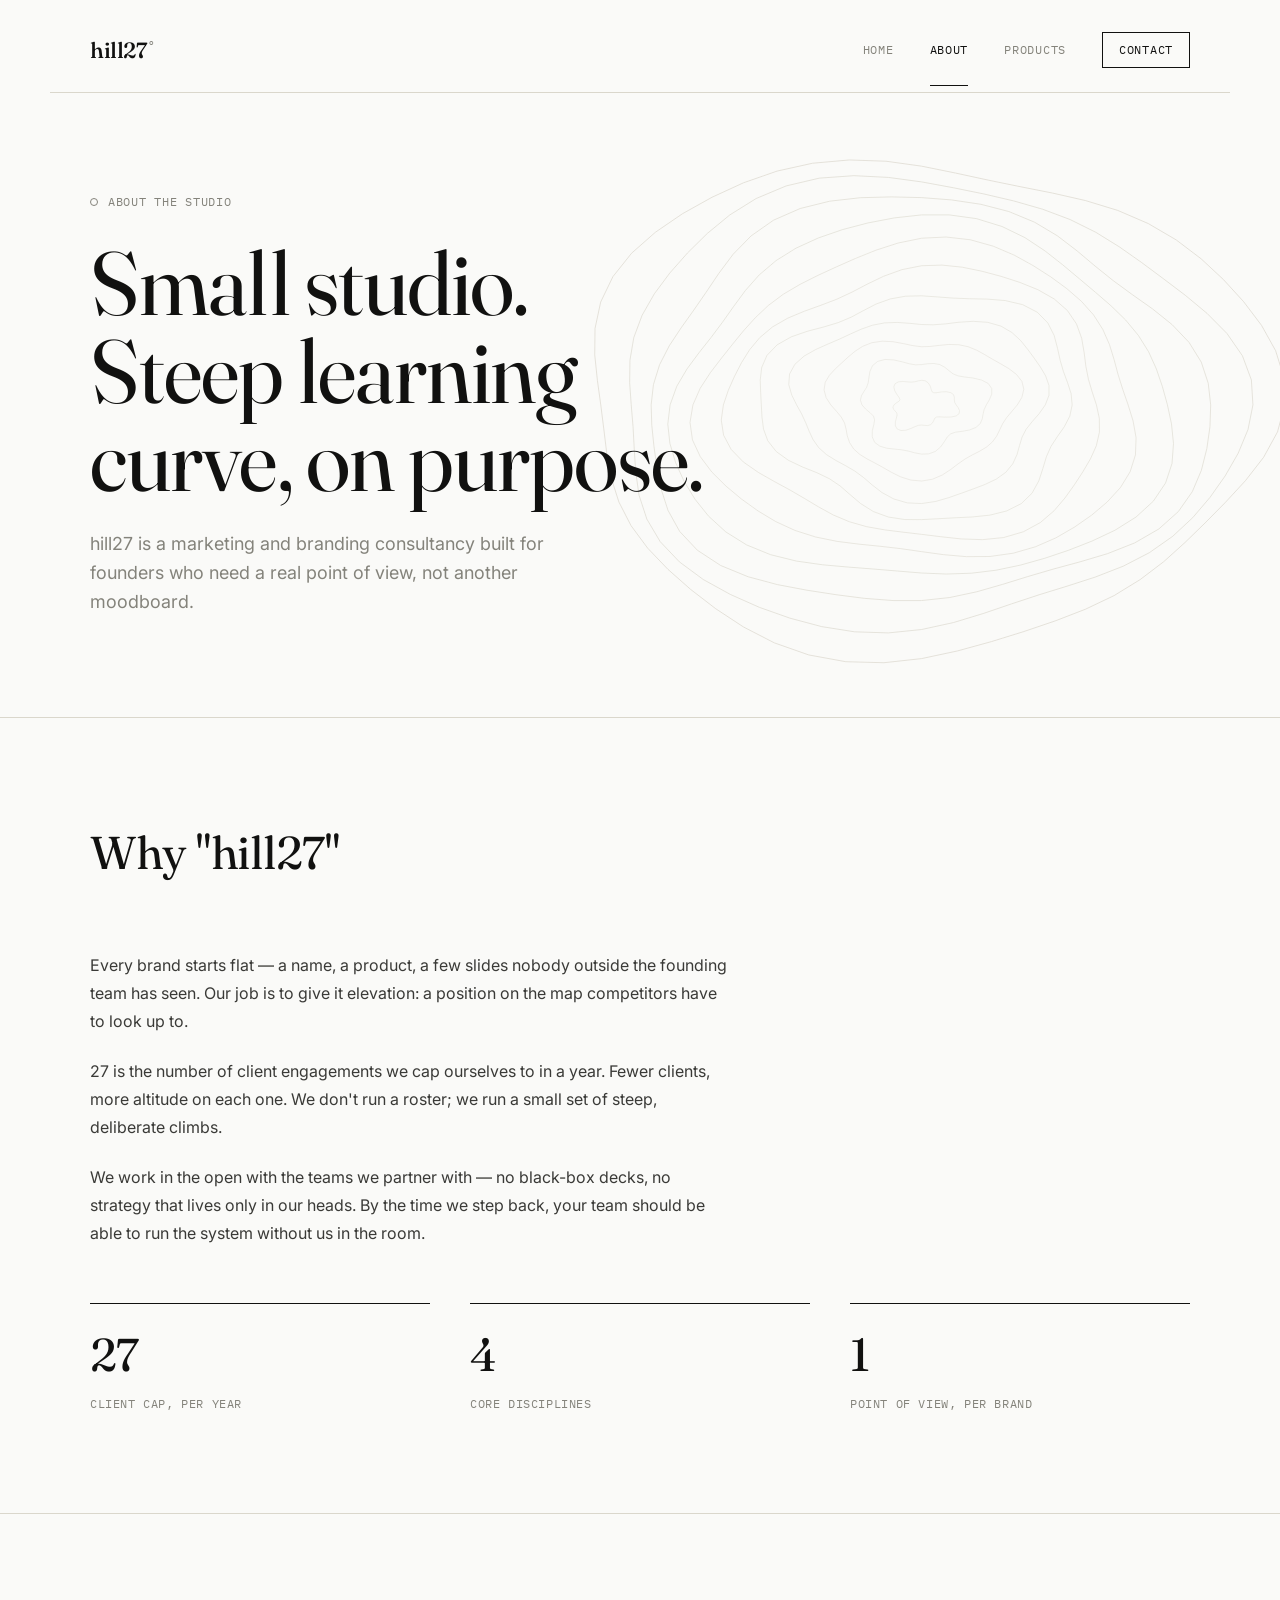
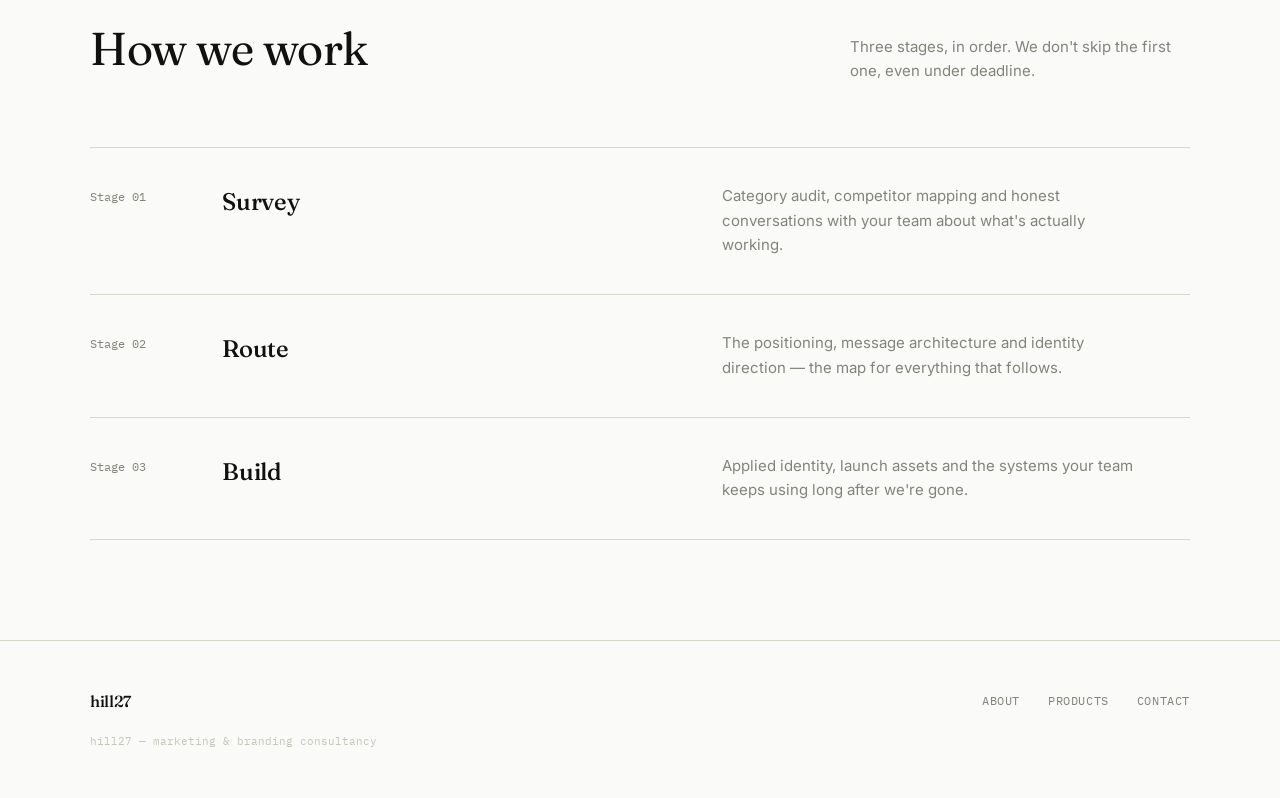
==== about.html @ 688a196d "Add files via upload" ====
<!DOCTYPE html>
<html lang="en">
<head>
<meta charset="UTF-8">
<meta name="viewport" content="width=device-width, initial-scale=1.0">
<title>About — hill27</title>
<link rel="stylesheet" href="style.css">
</head>
<body>

<header>
  <div class="wrap header-row">
    <a href="index.html" class="mark">hill27<sup>°</sup></a>
    <nav>
      <a href="index.html">Home</a>
      <a href="about.html" class="active">About</a>
      <a href="products.html">Products</a>
      <a href="contact.html" class="cta">Contact</a>
    </nav>
  </div>
</header>

<section class="hero" style="border-top:none; padding:100px 0 100px;">
  <div class="contours"></div>
  <div class="wrap hero-inner">
    <div class="elev">About the studio</div>
    <h1>Small studio.<br>Steep learning<br>curve, on purpose.</h1>
    <p class="lede">hill27 is a marketing and branding consultancy built for founders who need a real point of view, not another moodboard.</p>
  </div>
</section>

<section>
  <div class="wrap">
    <div class="section-head">
      <h2>Why "hill27"</h2>
    </div>
    <div class="prose">
      <p>Every brand starts flat — a name, a product, a few slides nobody outside the founding team has seen. Our job is to give it elevation: a position on the map competitors have to look up to.</p>
      <p>27 is the number of client engagements we cap ourselves to in a year. Fewer clients, more altitude on each one. We don't run a roster; we run a small set of steep, deliberate climbs.</p>
      <p>We work in the open with the teams we partner with — no black-box decks, no strategy that lives only in our heads. By the time we step back, your team should be able to run the system without us in the room.</p>
    </div>

    <div class="stat-row">
      <div class="stat">
        <div class="num">27</div>
        <div class="label">Client cap, per year</div>
      </div>
      <div class="stat">
        <div class="num">4</div>
        <div class="label">Core disciplines</div>
      </div>
      <div class="stat">
        <div class="num">1</div>
        <div class="label">Point of view, per brand</div>
      </div>
    </div>
  </div>
</section>

<section>
  <div class="wrap">
    <div class="section-head">
      <h2>How we work</h2>
      <p class="desc">Three stages, in order. We don't skip the first one, even under deadline.</p>
    </div>
    <div class="rows">
      <div class="row">
        <div class="tag">Stage 01</div>
        <h3>Survey</h3>
        <p>Category audit, competitor mapping and honest conversations with your team about what's actually working.</p>
      </div>
      <div class="row">
        <div class="tag">Stage 02</div>
        <h3>Route</h3>
        <p>The positioning, message architecture and identity direction — the map for everything that follows.</p>
      </div>
      <div class="row">
        <div class="tag">Stage 03</div>
        <h3>Build</h3>
        <p>Applied identity, launch assets and the systems your team keeps using long after we're gone.</p>
      </div>
    </div>
  </div>
</section>

<footer>
  <div class="wrap">
    <div class="footer-row">
      <a href="index.html" class="mark">hill27</a>
      <div class="footer-links">
        <a href="about.html">About</a>
        <a href="products.html">Products</a>
        <a href="contact.html">Contact</a>
      </div>
    </div>
    <div class="footer-note">hill27 — marketing &amp; branding consultancy</div>
  </div>
</footer>

<script src="contours.js"></script>
</body>
</html>
---- style.css ----
@import url('https://fonts.googleapis.com/css2?family=Fraunces:opsz,wght@9..144,300;9..144,400;9..144,500;9..144,600&family=Inter:wght@400;500;600&family=IBM+Plex+Mono:wght@400;500&display=swap');

:root{
  --ink:#111110;
  --paper:#FAFAF8;
  --paper-dim:#F1EFE8;
  --gray:#84837B;
  --gray-light:#C7C4BA;
  --line:#DAD7CC;
  --serif: 'Fraunces', serif;
  --sans: 'Inter', sans-serif;
  --mono: 'IBM Plex Mono', monospace;
}

*{ margin:0; padding:0; box-sizing:border-box; }

html{ scroll-behavior:smooth; }

body{
  background:var(--paper);
  color:var(--ink);
  font-family:var(--sans);
  font-size:16px;
  line-height:1.5;
  -webkit-font-smoothing:antialiased;
}

a{ color:inherit; text-decoration:none; }

.wrap{
  max-width:1180px;
  margin:0 auto;
  padding:0 40px;
}

/* ===== Topographic contour background ===== */
.contours{
  position:absolute;
  inset:0;
  overflow:hidden;
  pointer-events:none;
  z-index:0;
}
.contours svg{ width:100%; height:100%; display:block; }
.contours path{
  fill:none;
  stroke:var(--line);
  stroke-width:1;
}

/* ===== Header ===== */
header{
  position:relative;
  z-index:5;
  padding:32px 0 0;
}
.header-row{
  display:flex;
  justify-content:space-between;
  align-items:center;
  padding-bottom:24px;
  border-bottom:1px solid var(--line);
}
.mark{
  font-family:var(--serif);
  font-weight:500;
  font-size:22px;
  letter-spacing:-0.02em;
}
.mark sup{
  font-family:var(--mono);
  font-size:11px;
  font-weight:400;
  color:var(--gray);
  top:-0.6em;
  margin-left:2px;
}
nav{ display:flex; gap:36px; align-items:center; }
nav a{
  font-family:var(--mono);
  font-size:12px;
  letter-spacing:0.06em;
  text-transform:uppercase;
  color:var(--gray);
  transition:color .15s ease;
  position:relative;
}
nav a:hover, nav a.active{ color:var(--ink); }
nav a.active::after{
  content:'';
  position:absolute;
  left:0; right:0; bottom:-27px;
  height:1px;
  background:var(--ink);
}
nav a.cta{
  border:1px solid var(--ink);
  padding:8px 16px;
  color:var(--ink);
}
nav a.cta:hover{ background:var(--ink); color:var(--paper); }

/* ===== Elevation marker (signature structural device) ===== */
.elev{
  font-family:var(--mono);
  font-size:12px;
  letter-spacing:0.06em;
  color:var(--gray);
  display:flex;
  align-items:center;
  gap:10px;
  text-transform:uppercase;
}
.elev::before{
  content:'';
  width:6px; height:6px;
  border:1px solid var(--gray);
  border-radius:50%;
  display:inline-block;
}

/* ===== Hero ===== */
.hero{
  position:relative;
  padding:120px 0 140px;
  overflow:hidden;
}
.hero-inner{ position:relative; z-index:2; }
.hero .elev{ margin-bottom:28px; }
h1{
  font-family:var(--serif);
  font-weight:400;
  font-size:clamp(44px, 7vw, 92px);
  line-height:0.98;
  letter-spacing:-0.01em;
  max-width:900px;
}
h1 em{ font-style:italic; font-weight:300; color:var(--gray); }
.hero p.lede{
  font-size:18px;
  color:var(--gray);
  max-width:480px;
  margin-top:28px;
  line-height:1.6;
}
.hero-actions{
  margin-top:44px;
  display:flex;
  gap:16px;
}
.btn{
  font-family:var(--mono);
  font-size:12px;
  letter-spacing:0.06em;
  text-transform:uppercase;
  padding:15px 28px;
  border:1px solid var(--ink);
  display:inline-block;
  transition:all .15s ease;
}
.btn.primary{ background:var(--ink); color:var(--paper); }
.btn.primary:hover{ background:transparent; color:var(--ink); }
.btn.ghost:hover{ background:var(--ink); color:var(--paper); }

/* ===== Sections ===== */
section{ position:relative; padding:100px 0; border-top:1px solid var(--line); }
.section-head{
  display:flex;
  justify-content:space-between;
  align-items:flex-end;
  margin-bottom:64px;
  gap:40px;
}
.section-head h2{
  font-family:var(--serif);
  font-weight:400;
  font-size:clamp(30px, 4vw, 46px);
  letter-spacing:-0.01em;
}
.section-head .desc{
  color:var(--gray);
  max-width:340px;
  font-size:15px;
  line-height:1.6;
}

/* ===== Grid rows (used for lists: services, values, contact info) ===== */
.rows{ border-top:1px solid var(--line); }
.row{
  display:grid;
  grid-template-columns:100px 1fr 1fr;
  gap:32px;
  padding:36px 0;
  border-bottom:1px solid var(--line);
}
.row .tag{
  font-family:var(--mono);
  font-size:12px;
  color:var(--gray);
  padding-top:4px;
}
.row h3{
  font-family:var(--serif);
  font-weight:500;
  font-size:24px;
  letter-spacing:-0.01em;
}
.row p{ color:var(--gray); font-size:15px; line-height:1.65; max-width:420px; }

/* ===== Product cards ===== */
.products-grid{
  display:grid;
  grid-template-columns:repeat(2,1fr);
  gap:1px;
  background:var(--line);
  border:1px solid var(--line);
}
.product-card{
  background:var(--paper);
  padding:48px;
  display:flex;
  flex-direction:column;
  gap:18px;
}
.product-card .elev{ margin-bottom:6px; }
.product-card h3{
  font-family:var(--serif);
  font-weight:500;
  font-size:26px;
  letter-spacing:-0.01em;
}
.product-card p{ color:var(--gray); font-size:15px; line-height:1.65; }
.product-card .price{
  margin-top:auto;
  font-family:var(--mono);
  font-size:13px;
  color:var(--ink);
  padding-top:18px;
  border-top:1px solid var(--line);
}

/* ===== About page specifics ===== */
.stat-row{
  display:grid;
  grid-template-columns:repeat(3,1fr);
  gap:40px;
  padding-top:56px;
}
.stat{ border-top:1px solid var(--ink); padding-top:16px; }
.stat .num{
  font-family:var(--serif);
  font-size:46px;
  letter-spacing:-0.02em;
}
.stat .label{
  font-family:var(--mono);
  font-size:12px;
  color:var(--gray);
  text-transform:uppercase;
  letter-spacing:0.05em;
  margin-top:6px;
}

.prose{ max-width:640px; }
.prose p{ margin-bottom:22px; font-size:16px; line-height:1.75; color:#3a3a37; }
.prose p:last-child{ margin-bottom:0; }

/* ===== Contact ===== */
.contact-grid{
  display:grid;
  grid-template-columns:1fr 1fr;
  gap:80px;
}
.field{ margin-bottom:28px; }
.field label{
  display:block;
  font-family:var(--mono);
  font-size:12px;
  text-transform:uppercase;
  letter-spacing:0.06em;
  color:var(--gray);
  margin-bottom:10px;
}
.field input, .field textarea{
  width:100%;
  border:none;
  border-bottom:1px solid var(--line);
  background:transparent;
  font-family:var(--sans);
  font-size:16px;
  padding:10px 0;
  color:var(--ink);
  outline:none;
  transition:border-color .15s ease;
}
.field input:focus, .field textarea:focus{ border-color:var(--ink); }
.field textarea{ resize:vertical; min-height:100px; }

.info-line{
  display:flex;
  justify-content:space-between;
  padding:20px 0;
  border-bottom:1px solid var(--line);
}
.info-line .label{
  font-family:var(--mono);
  font-size:12px;
  text-transform:uppercase;
  color:var(--gray);
  letter-spacing:0.05em;
}
.info-line .val{ font-family:var(--serif); font-size:18px; }

/* ===== Footer ===== */
footer{
  border-top:1px solid var(--line);
  padding:48px 0;
}
.footer-row{
  display:flex;
  justify-content:space-between;
  align-items:center;
  flex-wrap:wrap;
  gap:20px;
}
.footer-row .mark{ font-size:16px; }
.footer-links{ display:flex; gap:28px; }
.footer-links a{
  font-family:var(--mono);
  font-size:12px;
  color:var(--gray);
  text-transform:uppercase;
  letter-spacing:0.05em;
}
.footer-links a:hover{ color:var(--ink); }
.footer-note{
  font-family:var(--mono);
  font-size:11px;
  color:var(--gray-light);
  margin-top:20px;
}

/* ===== Responsive ===== */
@media (max-width:820px){
  .wrap{ padding:0 24px; }
  nav{ gap:20px; }
  .row{ grid-template-columns:60px 1fr; }
  .row p{ grid-column:2; }
  .products-grid{ grid-template-columns:1fr; }
  .contact-grid{ grid-template-columns:1fr; gap:48px; }
  .stat-row{ grid-template-columns:1fr; gap:24px; }
  .section-head{ flex-direction:column; align-items:flex-start; }
}

@media (prefers-reduced-motion: reduce){
  html{ scroll-behavior:auto; }
  *{ transition:none !important; }
}
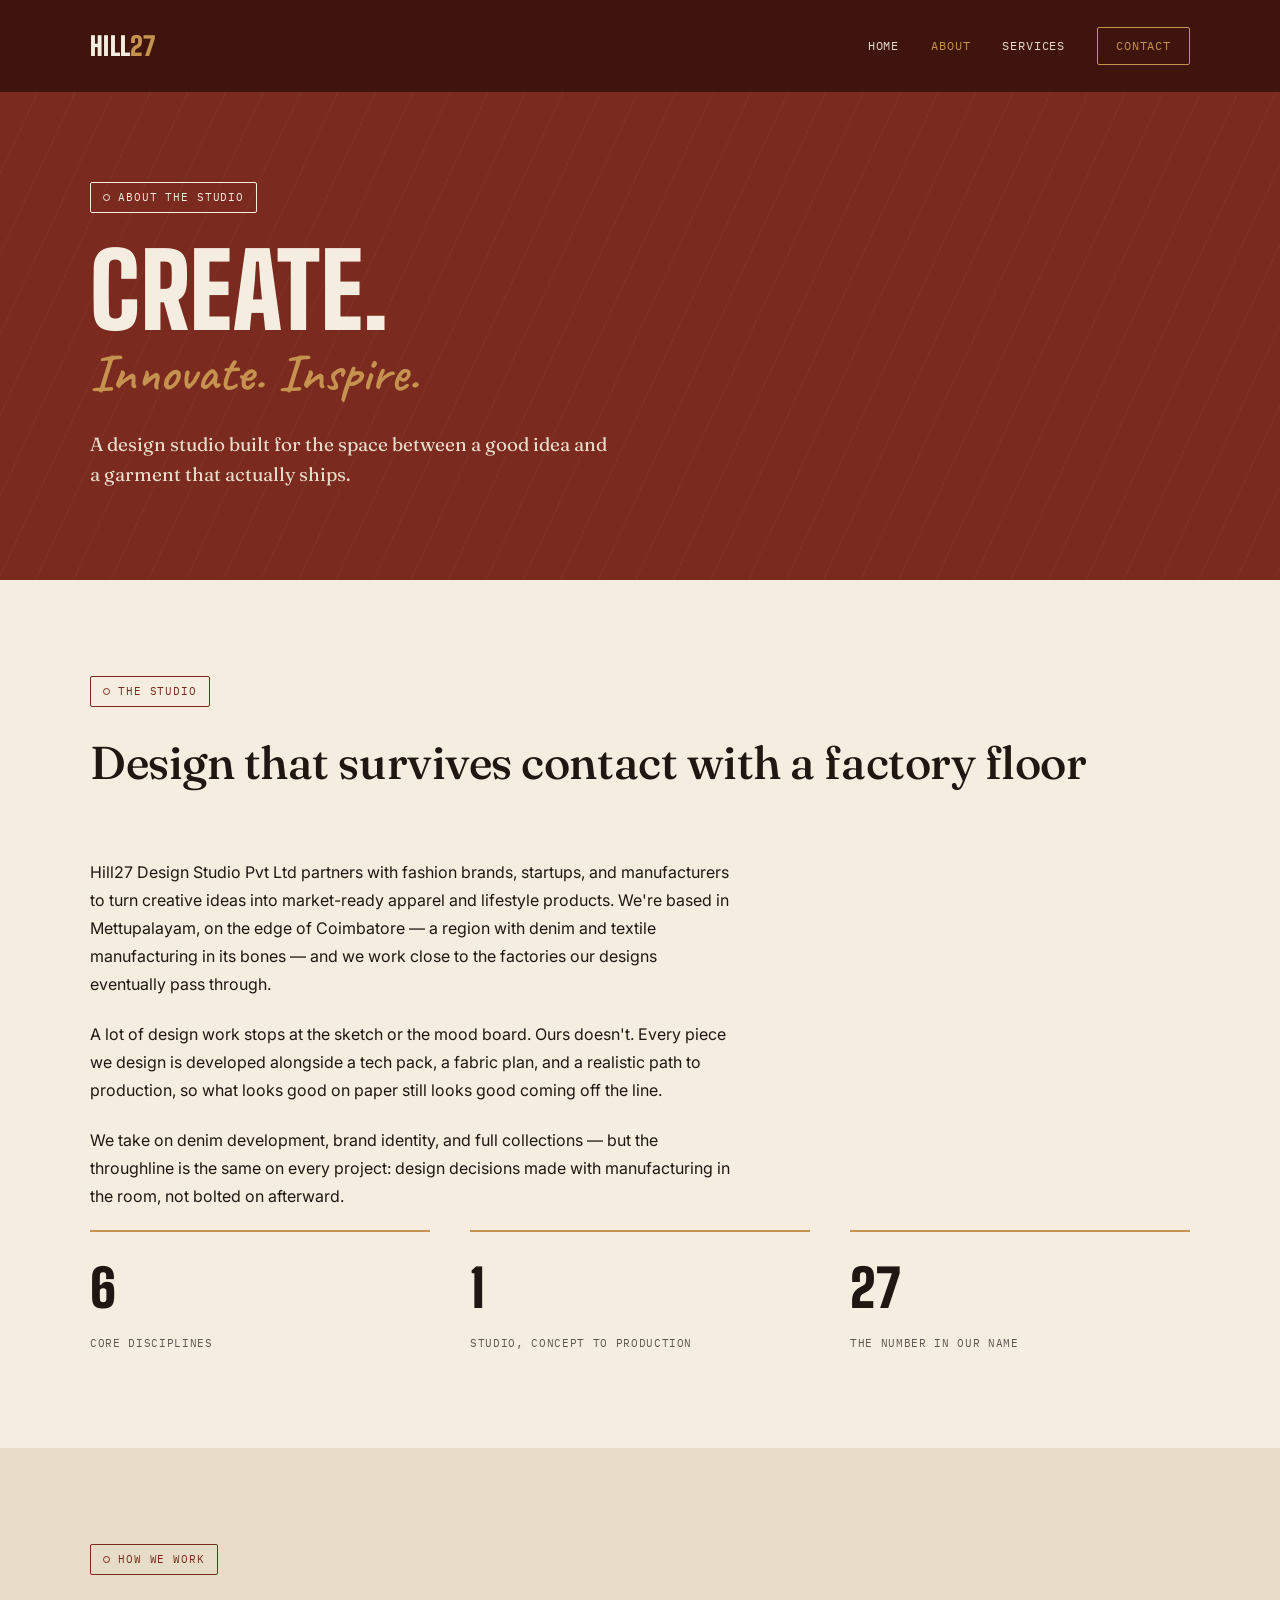
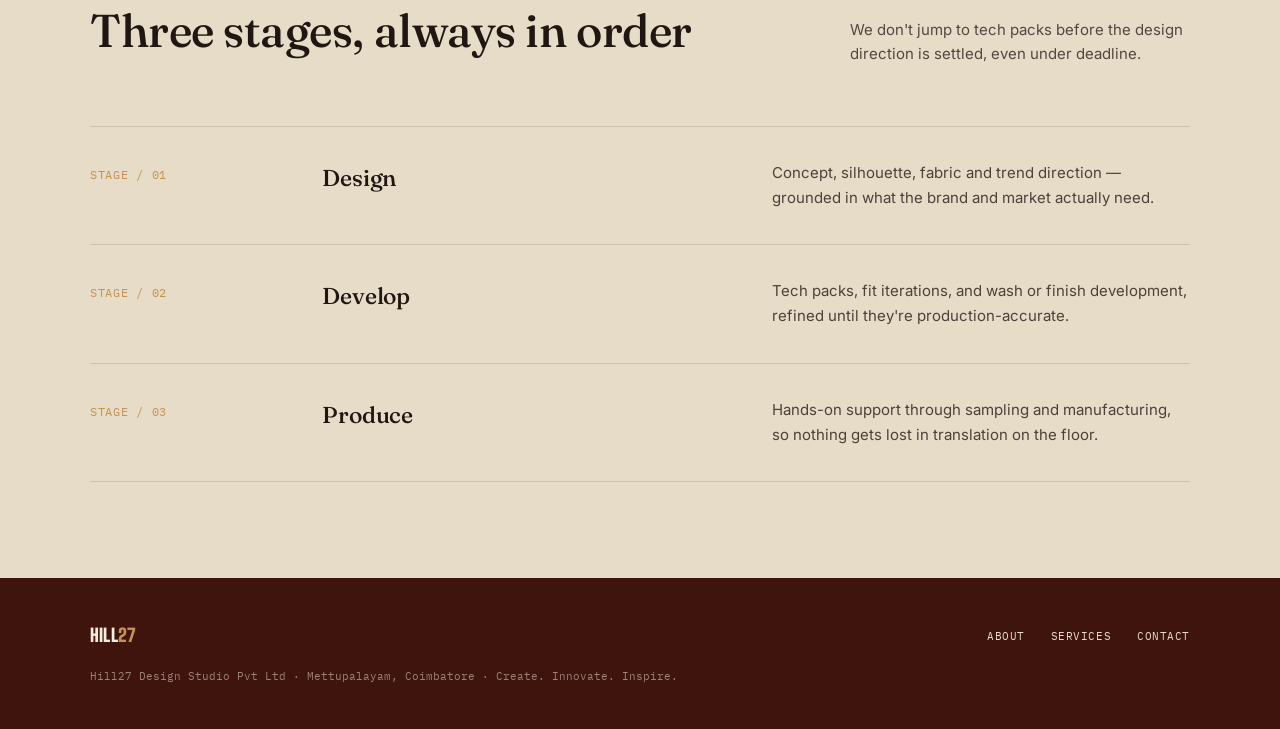
==== commit 1f5a1964: "Add files via upload" ====
--- a/about.html
+++ b/about.html
@@ -3,81 +3,87 @@
 <head>
 <meta charset="UTF-8">
 <meta name="viewport" content="width=device-width, initial-scale=1.0">
-<title>About — hill27</title>
+<title>About — Hill27 Design Studio</title>
 <link rel="stylesheet" href="style.css">
 </head>
 <body>
 
 <header>
   <div class="wrap header-row">
-    <a href="index.html" class="mark">hill27<sup>°</sup></a>
+    <a href="index.html" class="mark">HILL<span class="num">27</span></a>
     <nav>
       <a href="index.html">Home</a>
       <a href="about.html" class="active">About</a>
-      <a href="products.html">Products</a>
+      <a href="services.html">Services</a>
       <a href="contact.html" class="cta">Contact</a>
     </nav>
   </div>
 </header>
 
-<section class="hero" style="border-top:none; padding:100px 0 100px;">
-  <div class="contours"></div>
+<section class="hero" style="padding:90px 0 90px;">
+  <div class="hero-texture"></div>
   <div class="wrap hero-inner">
-    <div class="elev">About the studio</div>
-    <h1>Small studio.<br>Steep learning<br>curve, on purpose.</h1>
-    <p class="lede">hill27 is a marketing and branding consultancy built for founders who need a real point of view, not another moodboard.</p>
+    <div class="tag on-dark">About the studio</div>
+    <h1>Create.<span class="script">Innovate. Inspire.</span></h1>
+    <p class="lede">A design studio built for the space between a good idea and a garment that actually ships.</p>
   </div>
 </section>
 
-<section>
+<section class="on-cream">
   <div class="wrap">
     <div class="section-head">
-      <h2>Why "hill27"</h2>
+      <div>
+        <div class="tag on-light">The studio</div>
+        <h2>Design that survives contact with a factory floor</h2>
+      </div>
     </div>
     <div class="prose">
-      <p>Every brand starts flat — a name, a product, a few slides nobody outside the founding team has seen. Our job is to give it elevation: a position on the map competitors have to look up to.</p>
-      <p>27 is the number of client engagements we cap ourselves to in a year. Fewer clients, more altitude on each one. We don't run a roster; we run a small set of steep, deliberate climbs.</p>
-      <p>We work in the open with the teams we partner with — no black-box decks, no strategy that lives only in our heads. By the time we step back, your team should be able to run the system without us in the room.</p>
+      <p>Hill27 Design Studio Pvt Ltd partners with fashion brands, startups, and manufacturers to turn creative ideas into market-ready apparel and lifestyle products. We're based in Mettupalayam, on the edge of Coimbatore — a region with denim and textile manufacturing in its bones — and we work close to the factories our designs eventually pass through.</p>
+      <p>A lot of design work stops at the sketch or the mood board. Ours doesn't. Every piece we design is developed alongside a tech pack, a fabric plan, and a realistic path to production, so what looks good on paper still looks good coming off the line.</p>
+      <p>We take on denim development, brand identity, and full collections — but the throughline is the same on every project: design decisions made with manufacturing in the room, not bolted on afterward.</p>
     </div>
 
     <div class="stat-row">
       <div class="stat">
-        <div class="num">27</div>
-        <div class="label">Client cap, per year</div>
-      </div>
-      <div class="stat">
-        <div class="num">4</div>
+        <div class="num">6</div>
         <div class="label">Core disciplines</div>
       </div>
       <div class="stat">
         <div class="num">1</div>
-        <div class="label">Point of view, per brand</div>
+        <div class="label">Studio, concept to production</div>
+      </div>
+      <div class="stat">
+        <div class="num">27</div>
+        <div class="label">The number in our name</div>
       </div>
     </div>
   </div>
 </section>
 
-<section>
+<section class="on-dim">
   <div class="wrap">
     <div class="section-head">
-      <h2>How we work</h2>
-      <p class="desc">Three stages, in order. We don't skip the first one, even under deadline.</p>
+      <div>
+        <div class="tag on-light">How we work</div>
+        <h2>Three stages, always in order</h2>
+      </div>
+      <p class="desc">We don't jump to tech packs before the design direction is settled, even under deadline.</p>
     </div>
-    <div class="rows">
-      <div class="row">
-        <div class="tag">Stage 01</div>
-        <h3>Survey</h3>
-        <p>Category audit, competitor mapping and honest conversations with your team about what's actually working.</p>
+    <div class="spec-list">
+      <div class="spec-row">
+        <div class="code">STAGE / 01</div>
+        <h3>Design</h3>
+        <p>Concept, silhouette, fabric and trend direction — grounded in what the brand and market actually need.</p>
       </div>
-      <div class="row">
-        <div class="tag">Stage 02</div>
-        <h3>Route</h3>
-        <p>The positioning, message architecture and identity direction — the map for everything that follows.</p>
+      <div class="spec-row">
+        <div class="code">STAGE / 02</div>
+        <h3>Develop</h3>
+        <p>Tech packs, fit iterations, and wash or finish development, refined until they're production-accurate.</p>
       </div>
-      <div class="row">
-        <div class="tag">Stage 03</div>
-        <h3>Build</h3>
-        <p>Applied identity, launch assets and the systems your team keeps using long after we're gone.</p>
+      <div class="spec-row">
+        <div class="code">STAGE / 03</div>
+        <h3>Produce</h3>
+        <p>Hands-on support through sampling and manufacturing, so nothing gets lost in translation on the floor.</p>
       </div>
     </div>
   </div>
@@ -86,17 +92,16 @@
 <footer>
   <div class="wrap">
     <div class="footer-row">
-      <a href="index.html" class="mark">hill27</a>
+      <a href="index.html" class="mark">HILL<span class="num">27</span></a>
       <div class="footer-links">
         <a href="about.html">About</a>
-        <a href="products.html">Products</a>
+        <a href="services.html">Services</a>
         <a href="contact.html">Contact</a>
       </div>
     </div>
-    <div class="footer-note">hill27 — marketing &amp; branding consultancy</div>
+    <div class="footer-note">Hill27 Design Studio Pvt Ltd · Mettupalayam, Coimbatore · Create. Innovate. Inspire.</div>
   </div>
 </footer>
 
-<script src="contours.js"></script>
 </body>
 </html>
--- a/style.css
+++ b/style.css
@@ -1,290 +1,263 @@
-@import url('https://fonts.googleapis.com/css2?family=Fraunces:opsz,wght@9..144,300;9..144,400;9..144,500;9..144,600&family=Inter:wght@400;500;600&family=IBM+Plex+Mono:wght@400;500&display=swap');
+@import url('https://fonts.googleapis.com/css2?family=Big+Shoulders+Display:wght@500;700;900&family=Fraunces:opsz,wght@9..144,400;9..144,500&family=Caveat:wght@500;600&family=Inter:wght@400;500;600&family=IBM+Plex+Mono:wght@400;500&display=swap');
 
 :root{
-  --ink:#111110;
-  --paper:#FAFAF8;
-  --paper-dim:#F1EFE8;
-  --gray:#84837B;
-  --gray-light:#C7C4BA;
-  --line:#DAD7CC;
-  --serif: 'Fraunces', serif;
-  --sans: 'Inter', sans-serif;
-  --mono: 'IBM Plex Mono', monospace;
+  --maroon:#7A2A1E;
+  --maroon-deep:#5A1E15;
+  --maroon-darker:#3E140D;
+  --cream:#F4EDE0;
+  --cream-dim:#E7DCC8;
+  --ink:#211712;
+  --gold:#C6924F;
+  --denim:#37495C;
+  --display:'Big Shoulders Display', sans-serif;
+  --serif:'Fraunces', serif;
+  --script:'Caveat', cursive;
+  --sans:'Inter', sans-serif;
+  --mono:'IBM Plex Mono', monospace;
 }
 
 *{ margin:0; padding:0; box-sizing:border-box; }
-
 html{ scroll-behavior:smooth; }
 
 body{
-  background:var(--paper);
+  background:var(--cream);
   color:var(--ink);
   font-family:var(--sans);
   font-size:16px;
-  line-height:1.5;
+  line-height:1.55;
   -webkit-font-smoothing:antialiased;
 }
 
 a{ color:inherit; text-decoration:none; }
 
-.wrap{
-  max-width:1180px;
-  margin:0 auto;
-  padding:0 40px;
-}
-
-/* ===== Topographic contour background ===== */
-.contours{
-  position:absolute;
-  inset:0;
-  overflow:hidden;
-  pointer-events:none;
-  z-index:0;
-}
-.contours svg{ width:100%; height:100%; display:block; }
-.contours path{
-  fill:none;
-  stroke:var(--line);
-  stroke-width:1;
-}
+.wrap{ max-width:1180px; margin:0 auto; padding:0 40px; }
+
+/* ===== Garment tag (signature structural device) ===== */
+.tag{
+  display:inline-flex;
+  align-items:center;
+  gap:8px;
+  font-family:var(--mono);
+  font-size:11px;
+  letter-spacing:0.08em;
+  text-transform:uppercase;
+  padding:6px 12px;
+  border:1px solid currentColor;
+  border-radius:2px;
+  position:relative;
+}
+.tag::before{
+  content:'';
+  width:5px; height:5px;
+  border-radius:50%;
+  border:1px solid currentColor;
+  flex-shrink:0;
+}
+.tag.on-dark{ color:var(--cream); }
+.tag.on-light{ color:var(--maroon); }
 
 /* ===== Header ===== */
 header{
-  position:relative;
-  z-index:5;
-  padding:32px 0 0;
+  background:var(--maroon-darker);
+  padding:26px 0;
 }
 .header-row{
   display:flex;
   justify-content:space-between;
   align-items:center;
-  padding-bottom:24px;
-  border-bottom:1px solid var(--line);
 }
 .mark{
+  font-family:var(--display);
+  font-weight:900;
+  font-size:26px;
+  letter-spacing:0.01em;
+  color:var(--cream);
+  text-transform:uppercase;
+}
+.mark .num{ color:var(--gold); }
+nav{ display:flex; gap:32px; align-items:center; }
+nav a{
+  font-family:var(--mono);
+  font-size:12px;
+  letter-spacing:0.07em;
+  text-transform:uppercase;
+  color:var(--cream-dim);
+  transition:color .15s ease;
+}
+nav a:hover, nav a.active{ color:var(--gold); }
+nav a.cta{
+  border:1px solid var(--gold);
+  color:var(--gold);
+  padding:9px 18px;
+  border-radius:2px;
+}
+nav a.cta:hover{ background:var(--gold); color:var(--maroon-darker); }
+
+/* ===== Hero ===== */
+.hero{
+  background:var(--maroon);
+  color:var(--cream);
+  position:relative;
+  overflow:hidden;
+  padding:100px 0 110px;
+}
+.hero-texture{
+  position:absolute; inset:0;
+  background-image:
+    repeating-linear-gradient(115deg, rgba(244,237,224,0.035) 0px, rgba(244,237,224,0.035) 1px, transparent 1px, transparent 34px);
+  pointer-events:none;
+}
+.hero-inner{ position:relative; z-index:2; }
+.hero .tag{ margin-bottom:30px; }
+.hero h1{
+  font-family:var(--display);
+  font-weight:900;
+  font-size:clamp(48px, 8vw, 108px);
+  line-height:0.94;
+  letter-spacing:0.005em;
+  text-transform:uppercase;
+  max-width:900px;
+}
+.hero h1 .script{
+  display:block;
+  font-family:var(--script);
+  font-weight:600;
+  text-transform:none;
+  font-size:0.52em;
+  color:var(--gold);
+  letter-spacing:0;
+  line-height:1;
+  margin:6px 0;
+}
+.hero p.lede{
+  font-family:var(--serif);
+  font-size:19px;
+  color:var(--cream-dim);
+  max-width:520px;
+  margin-top:30px;
+  line-height:1.6;
+}
+.hero-actions{ margin-top:44px; display:flex; gap:16px; flex-wrap:wrap; }
+.btn{
+  font-family:var(--mono);
+  font-size:12px;
+  letter-spacing:0.07em;
+  text-transform:uppercase;
+  padding:16px 30px;
+  border-radius:2px;
+  display:inline-block;
+  transition:all .15s ease;
+  border:1px solid var(--gold);
+}
+.btn.primary{ background:var(--gold); color:var(--maroon-darker); }
+.btn.primary:hover{ background:transparent; color:var(--gold); }
+.btn.ghost{ color:var(--cream); border-color:var(--cream-dim); }
+.btn.ghost:hover{ border-color:var(--gold); color:var(--gold); }
+
+/* ===== Sections ===== */
+section{ padding:96px 0; }
+section.on-cream{ background:var(--cream); color:var(--ink); }
+section.on-dim{ background:var(--cream-dim); color:var(--ink); }
+section.on-maroon{ background:var(--maroon); color:var(--cream); }
+
+.section-head{
+  display:flex;
+  justify-content:space-between;
+  align-items:flex-end;
+  gap:40px;
+  margin-bottom:60px;
+}
+.section-head .tag{ margin-bottom:20px; }
+.section-head h2{
   font-family:var(--serif);
   font-weight:500;
-  font-size:22px;
-  letter-spacing:-0.02em;
-}
-.mark sup{
-  font-family:var(--mono);
-  font-size:11px;
-  font-weight:400;
-  color:var(--gray);
-  top:-0.6em;
-  margin-left:2px;
-}
-nav{ display:flex; gap:36px; align-items:center; }
-nav a{
-  font-family:var(--mono);
-  font-size:12px;
-  letter-spacing:0.06em;
-  text-transform:uppercase;
-  color:var(--gray);
-  transition:color .15s ease;
-  position:relative;
-}
-nav a:hover, nav a.active{ color:var(--ink); }
-nav a.active::after{
-  content:'';
-  position:absolute;
-  left:0; right:0; bottom:-27px;
-  height:1px;
-  background:var(--ink);
-}
-nav a.cta{
-  border:1px solid var(--ink);
-  padding:8px 16px;
-  color:var(--ink);
-}
-nav a.cta:hover{ background:var(--ink); color:var(--paper); }
-
-/* ===== Elevation marker (signature structural device) ===== */
-.elev{
-  font-family:var(--mono);
-  font-size:12px;
-  letter-spacing:0.06em;
-  color:var(--gray);
-  display:flex;
-  align-items:center;
-  gap:10px;
-  text-transform:uppercase;
-}
-.elev::before{
-  content:'';
-  width:6px; height:6px;
-  border:1px solid var(--gray);
-  border-radius:50%;
-  display:inline-block;
-}
-
-/* ===== Hero ===== */
-.hero{
-  position:relative;
-  padding:120px 0 140px;
-  overflow:hidden;
-}
-.hero-inner{ position:relative; z-index:2; }
-.hero .elev{ margin-bottom:28px; }
-h1{
-  font-family:var(--serif);
-  font-weight:400;
-  font-size:clamp(44px, 7vw, 92px);
-  line-height:0.98;
-  letter-spacing:-0.01em;
-  max-width:900px;
-}
-h1 em{ font-style:italic; font-weight:300; color:var(--gray); }
-.hero p.lede{
-  font-size:18px;
-  color:var(--gray);
-  max-width:480px;
-  margin-top:28px;
-  line-height:1.6;
-}
-.hero-actions{
-  margin-top:44px;
-  display:flex;
-  gap:16px;
-}
-.btn{
-  font-family:var(--mono);
-  font-size:12px;
-  letter-spacing:0.06em;
-  text-transform:uppercase;
-  padding:15px 28px;
-  border:1px solid var(--ink);
-  display:inline-block;
-  transition:all .15s ease;
-}
-.btn.primary{ background:var(--ink); color:var(--paper); }
-.btn.primary:hover{ background:transparent; color:var(--ink); }
-.btn.ghost:hover{ background:var(--ink); color:var(--paper); }
-
-/* ===== Sections ===== */
-section{ position:relative; padding:100px 0; border-top:1px solid var(--line); }
-.section-head{
-  display:flex;
-  justify-content:space-between;
-  align-items:flex-end;
-  margin-bottom:64px;
-  gap:40px;
-}
-.section-head h2{
-  font-family:var(--serif);
-  font-weight:400;
   font-size:clamp(30px, 4vw, 46px);
   letter-spacing:-0.01em;
 }
 .section-head .desc{
-  color:var(--gray);
   max-width:340px;
   font-size:15px;
   line-height:1.6;
-}
-
-/* ===== Grid rows (used for lists: services, values, contact info) ===== */
-.rows{ border-top:1px solid var(--line); }
-.row{
+  opacity:0.75;
+}
+
+/* ===== Service / spec rows (tech-pack style) ===== */
+.spec-list{ border-top:1px solid rgba(0,0,0,0.12); }
+.on-maroon .spec-list{ border-top-color:rgba(244,237,224,0.18); }
+.spec-row{
   display:grid;
-  grid-template-columns:100px 1fr 1fr;
+  grid-template-columns:200px 1fr 1fr;
   gap:32px;
-  padding:36px 0;
-  border-bottom:1px solid var(--line);
-}
-.row .tag{
+  padding:34px 0;
+  border-bottom:1px solid rgba(0,0,0,0.12);
+}
+.on-maroon .spec-row{ border-bottom-color:rgba(244,237,224,0.18); }
+.spec-row .code{
   font-family:var(--mono);
   font-size:12px;
-  color:var(--gray);
-  padding-top:4px;
-}
-.row h3{
+  letter-spacing:0.06em;
+  color:var(--gold);
+  padding-top:5px;
+}
+.spec-row h3{
   font-family:var(--serif);
   font-weight:500;
-  font-size:24px;
-  letter-spacing:-0.01em;
-}
-.row p{ color:var(--gray); font-size:15px; line-height:1.65; max-width:420px; }
-
-/* ===== Product cards ===== */
-.products-grid{
+  font-size:23px;
+  letter-spacing:-0.005em;
+}
+.spec-row p{ opacity:0.78; font-size:15px; line-height:1.65; max-width:420px; }
+
+/* ===== Card grid ===== */
+.card-grid{
   display:grid;
   grid-template-columns:repeat(2,1fr);
   gap:1px;
-  background:var(--line);
-  border:1px solid var(--line);
-}
-.product-card{
-  background:var(--paper);
-  padding:48px;
+  background:rgba(0,0,0,0.1);
+  border:1px solid rgba(0,0,0,0.1);
+}
+.on-maroon .card-grid{ background:rgba(244,237,224,0.15); border-color:rgba(244,237,224,0.15); }
+.card{
+  background:var(--cream);
+  padding:44px;
   display:flex;
   flex-direction:column;
-  gap:18px;
-}
-.product-card .elev{ margin-bottom:6px; }
-.product-card h3{
-  font-family:var(--serif);
-  font-weight:500;
-  font-size:26px;
-  letter-spacing:-0.01em;
-}
-.product-card p{ color:var(--gray); font-size:15px; line-height:1.65; }
-.product-card .price{
-  margin-top:auto;
-  font-family:var(--mono);
-  font-size:13px;
-  color:var(--ink);
-  padding-top:18px;
-  border-top:1px solid var(--line);
-}
-
-/* ===== About page specifics ===== */
+  gap:16px;
+}
+.on-maroon .card{ background:var(--maroon); }
+.card h3{ font-family:var(--serif); font-weight:500; font-size:24px; }
+.card p{ opacity:0.78; font-size:15px; line-height:1.65; }
+
+/* ===== About stats ===== */
 .stat-row{
   display:grid;
   grid-template-columns:repeat(3,1fr);
   gap:40px;
-  padding-top:56px;
-}
-.stat{ border-top:1px solid var(--ink); padding-top:16px; }
-.stat .num{
-  font-family:var(--serif);
-  font-size:46px;
-  letter-spacing:-0.02em;
-}
-.stat .label{
-  font-family:var(--mono);
-  font-size:12px;
-  color:var(--gray);
-  text-transform:uppercase;
-  letter-spacing:0.05em;
-  margin-top:6px;
-}
+  padding-top:20px;
+}
+.stat{ border-top:2px solid var(--gold); padding-top:16px; }
+.stat .num{ font-family:var(--display); font-weight:900; font-size:52px; letter-spacing:0.01em; }
+.stat .label{ font-family:var(--mono); font-size:11px; text-transform:uppercase; letter-spacing:0.06em; opacity:0.7; margin-top:6px; }
 
 .prose{ max-width:640px; }
-.prose p{ margin-bottom:22px; font-size:16px; line-height:1.75; color:#3a3a37; }
+.prose p{ margin-bottom:22px; font-size:16px; line-height:1.75; }
 .prose p:last-child{ margin-bottom:0; }
 
 /* ===== Contact ===== */
-.contact-grid{
-  display:grid;
-  grid-template-columns:1fr 1fr;
-  gap:80px;
-}
-.field{ margin-bottom:28px; }
+.contact-grid{ display:grid; grid-template-columns:1fr 1fr; gap:80px; }
+.field{ margin-bottom:26px; }
 .field label{
   display:block;
   font-family:var(--mono);
-  font-size:12px;
+  font-size:11px;
   text-transform:uppercase;
   letter-spacing:0.06em;
-  color:var(--gray);
+  opacity:0.7;
   margin-bottom:10px;
 }
 .field input, .field textarea{
   width:100%;
   border:none;
-  border-bottom:1px solid var(--line);
+  border-bottom:1px solid rgba(0,0,0,0.2);
   background:transparent;
   font-family:var(--sans);
   font-size:16px;
@@ -293,29 +266,28 @@
   outline:none;
   transition:border-color .15s ease;
 }
-.field input:focus, .field textarea:focus{ border-color:var(--ink); }
+.field input:focus, .field textarea:focus{ border-color:var(--maroon); }
 .field textarea{ resize:vertical; min-height:100px; }
 
 .info-line{
   display:flex;
   justify-content:space-between;
+  gap:16px;
   padding:20px 0;
-  border-bottom:1px solid var(--line);
+  border-bottom:1px solid rgba(0,0,0,0.12);
 }
 .info-line .label{
   font-family:var(--mono);
-  font-size:12px;
-  text-transform:uppercase;
-  color:var(--gray);
+  font-size:11px;
+  text-transform:uppercase;
+  opacity:0.6;
   letter-spacing:0.05em;
-}
-.info-line .val{ font-family:var(--serif); font-size:18px; }
+  flex-shrink:0;
+}
+.info-line .val{ font-family:var(--serif); font-size:17px; text-align:right; }
 
 /* ===== Footer ===== */
-footer{
-  border-top:1px solid var(--line);
-  padding:48px 0;
-}
+footer{ background:var(--maroon-darker); color:var(--cream-dim); padding:44px 0; }
 .footer-row{
   display:flex;
   justify-content:space-between;
@@ -323,33 +295,24 @@
   flex-wrap:wrap;
   gap:20px;
 }
-.footer-row .mark{ font-size:16px; }
-.footer-links{ display:flex; gap:28px; }
-.footer-links a{
-  font-family:var(--mono);
-  font-size:12px;
-  color:var(--gray);
-  text-transform:uppercase;
-  letter-spacing:0.05em;
-}
-.footer-links a:hover{ color:var(--ink); }
-.footer-note{
-  font-family:var(--mono);
-  font-size:11px;
-  color:var(--gray-light);
-  margin-top:20px;
-}
+.footer-row .mark{ font-size:18px; }
+.footer-links{ display:flex; gap:26px; }
+.footer-links a{ font-family:var(--mono); font-size:11px; text-transform:uppercase; letter-spacing:0.05em; color:var(--cream-dim); }
+.footer-links a:hover{ color:var(--gold); }
+.footer-note{ font-family:var(--mono); font-size:11px; opacity:0.55; margin-top:18px; }
 
 /* ===== Responsive ===== */
 @media (max-width:820px){
   .wrap{ padding:0 24px; }
-  nav{ gap:20px; }
-  .row{ grid-template-columns:60px 1fr; }
-  .row p{ grid-column:2; }
-  .products-grid{ grid-template-columns:1fr; }
+  nav{ gap:18px; }
+  .spec-row{ grid-template-columns:80px 1fr; }
+  .spec-row p{ grid-column:2; }
+  .card-grid{ grid-template-columns:1fr; }
   .contact-grid{ grid-template-columns:1fr; gap:48px; }
   .stat-row{ grid-template-columns:1fr; gap:24px; }
   .section-head{ flex-direction:column; align-items:flex-start; }
+  .info-line{ flex-direction:column; gap:4px; }
+  .info-line .val{ text-align:left; }
 }
 
 @media (prefers-reduced-motion: reduce){
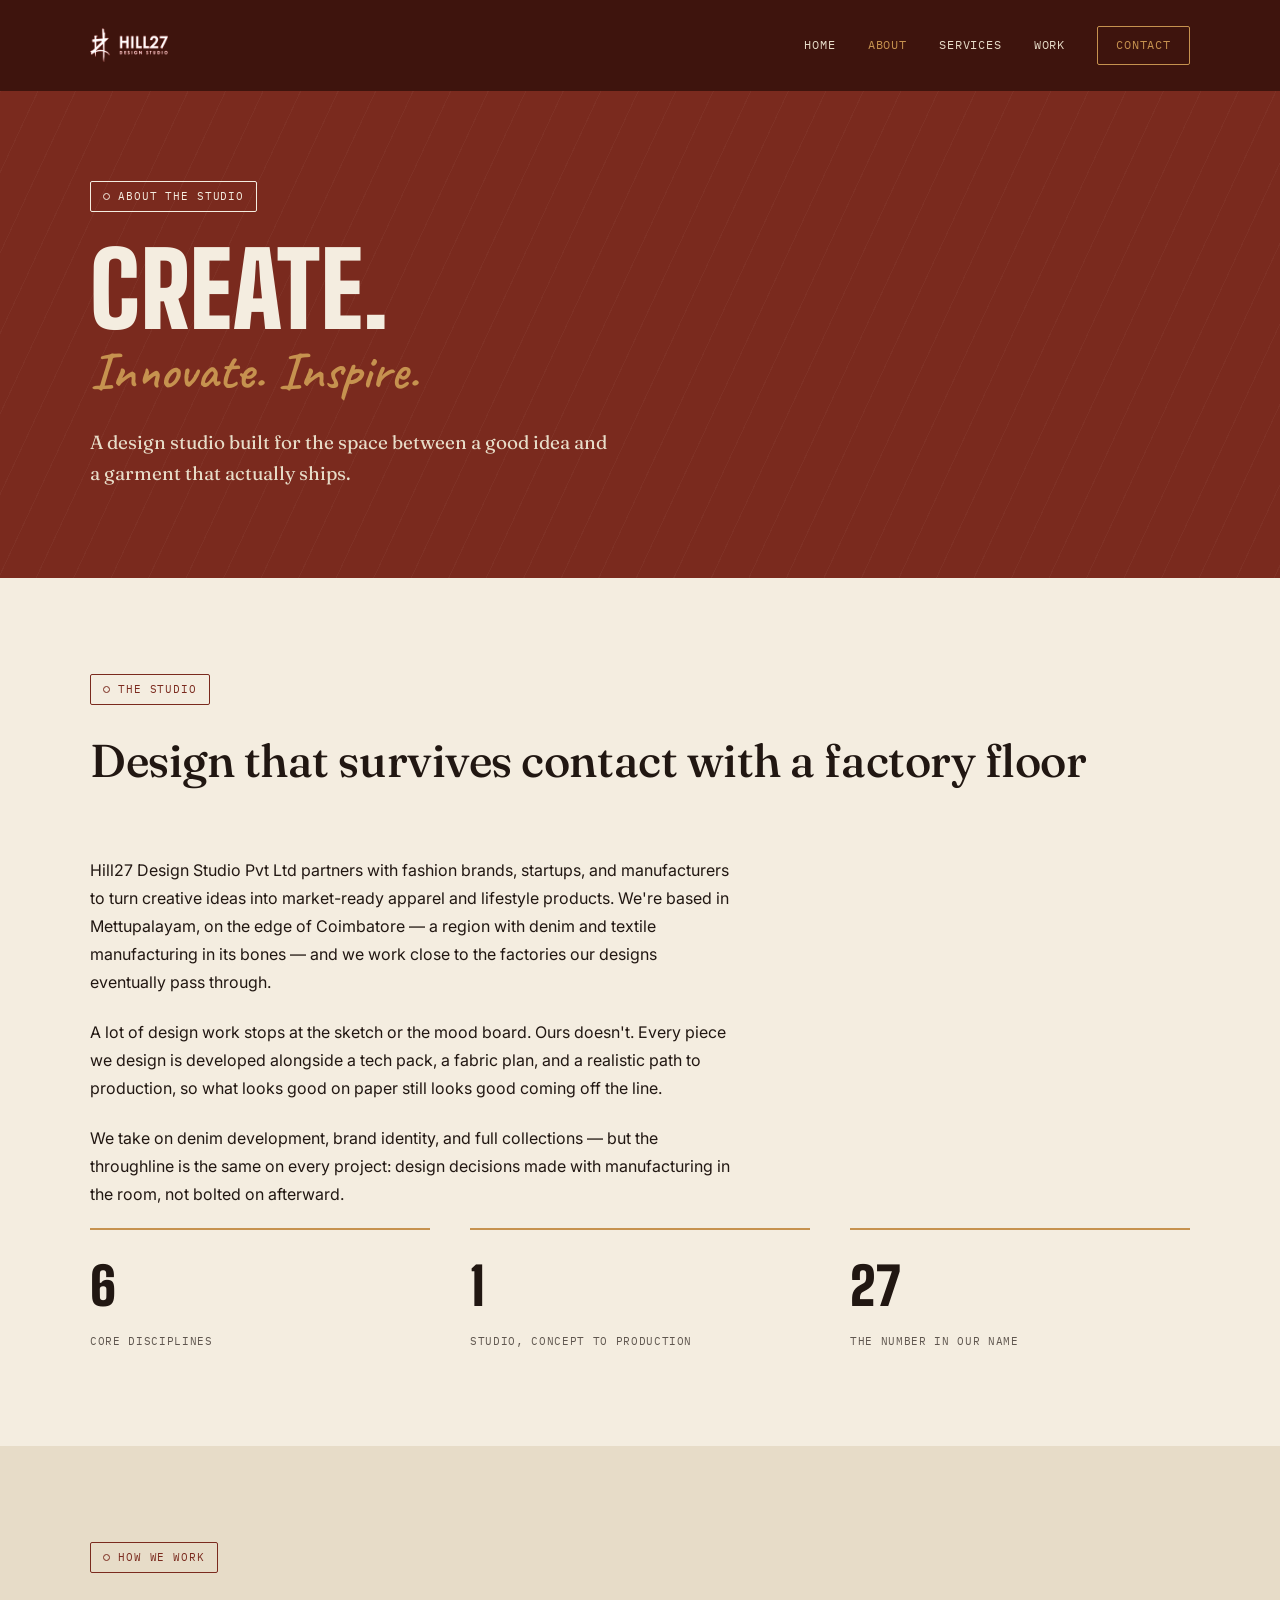
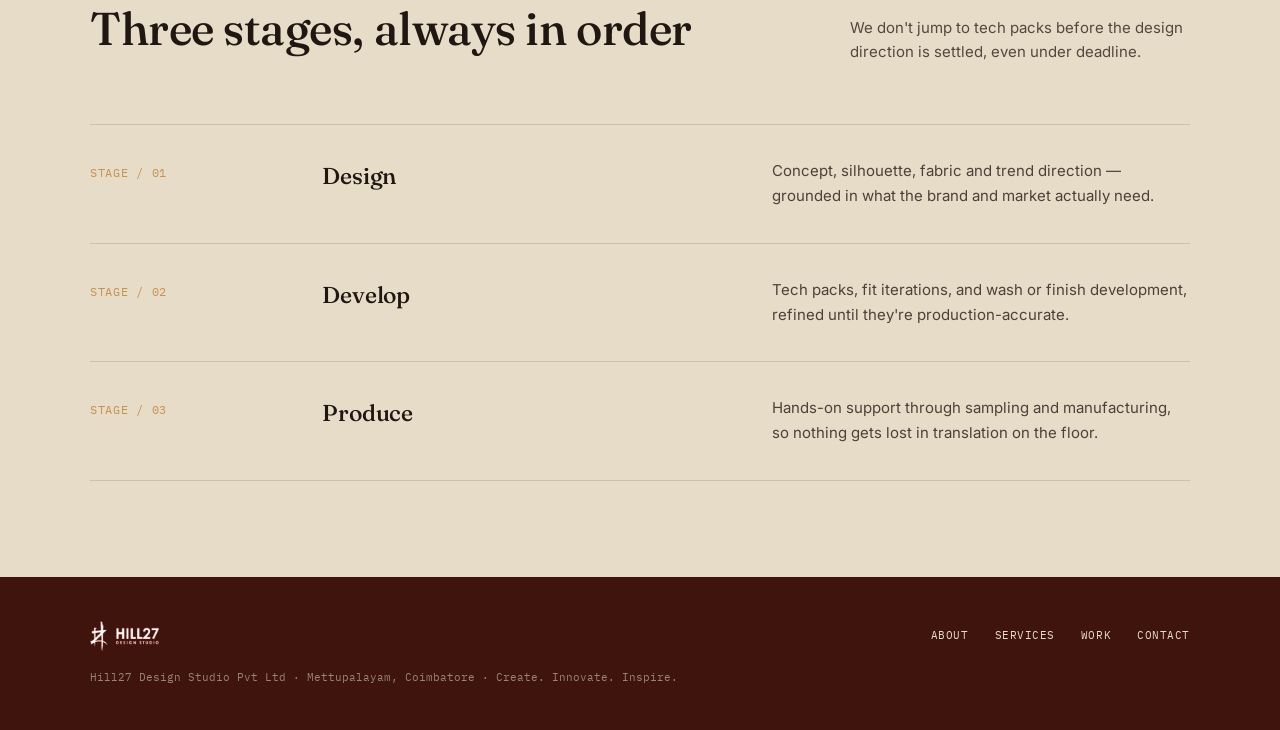
==== commit aeb6352d: "Add files via upload" ====
--- a/about.html
+++ b/about.html
@@ -10,11 +10,12 @@
 
 <header>
   <div class="wrap header-row">
-    <a href="index.html" class="mark">HILL<span class="num">27</span></a>
+    <a href="index.html" class="mark"><img src="logo-header.png" alt="Hill27 Design Studio"></a>
     <nav>
       <a href="index.html">Home</a>
       <a href="about.html" class="active">About</a>
       <a href="services.html">Services</a>
+      <a href="work.html">Work</a>
       <a href="contact.html" class="cta">Contact</a>
     </nav>
   </div>
@@ -92,10 +93,11 @@
 <footer>
   <div class="wrap">
     <div class="footer-row">
-      <a href="index.html" class="mark">HILL<span class="num">27</span></a>
+      <a href="index.html" class="mark"><img src="logo-header.png" alt="Hill27 Design Studio"></a>
       <div class="footer-links">
         <a href="about.html">About</a>
         <a href="services.html">Services</a>
+      <a href="work.html">Work</a>
         <a href="contact.html">Contact</a>
       </div>
     </div>
--- a/style.css
+++ b/style.css
@@ -73,8 +73,12 @@
   letter-spacing:0.01em;
   color:var(--cream);
   text-transform:uppercase;
+  display:flex;
+  align-items:center;
 }
 .mark .num{ color:var(--gold); }
+.mark img{ height:34px; width:auto; display:block; }
+footer .mark img{ height:30px; }
 nav{ display:flex; gap:32px; align-items:center; }
 nav a{
   font-family:var(--mono);
@@ -285,6 +289,82 @@
   flex-shrink:0;
 }
 .info-line .val{ font-family:var(--serif); font-size:17px; text-align:right; }
+
+/* ===== Client strip ===== */
+.client-strip{
+  display:flex;
+  align-items:center;
+  gap:28px;
+  flex-wrap:wrap;
+}
+.client-strip .client-label{
+  font-family:var(--mono);
+  font-size:11px;
+  text-transform:uppercase;
+  letter-spacing:0.08em;
+  opacity:0.6;
+  margin-right:8px;
+}
+.client-badge{
+  display:flex;
+  align-items:center;
+  gap:12px;
+  padding:10px 18px;
+  border:1px solid rgba(0,0,0,0.15);
+  border-radius:2px;
+}
+.on-maroon .client-badge{ border-color:rgba(244,237,224,0.25); }
+.client-badge img{ height:28px; width:auto; border-radius:2px; }
+.client-badge .name{ font-family:var(--serif); font-size:17px; }
+.client-badge .sub{ font-family:var(--mono); font-size:10px; opacity:0.6; text-transform:uppercase; letter-spacing:0.05em; }
+
+/* ===== Work / case study gallery ===== */
+.work-grid{
+  display:grid;
+  grid-template-columns:repeat(3, 1fr);
+  gap:1px;
+  background:rgba(0,0,0,0.1);
+  border:1px solid rgba(0,0,0,0.1);
+}
+.work-item{
+  background:var(--cream);
+  display:flex;
+  flex-direction:column;
+}
+.work-item .thumb{
+  width:100%;
+  aspect-ratio:3/4;
+  object-fit:cover;
+  display:block;
+}
+.work-item .caption{
+  padding:20px 22px 24px;
+}
+.work-item .caption .code{
+  font-family:var(--mono);
+  font-size:11px;
+  color:var(--gold);
+  letter-spacing:0.06em;
+  text-transform:uppercase;
+}
+.work-item h3{
+  font-family:var(--serif);
+  font-weight:500;
+  font-size:20px;
+  margin-top:6px;
+}
+.work-item p{
+  font-size:13px;
+  opacity:0.7;
+  margin-top:6px;
+  line-height:1.5;
+}
+@media (max-width:820px){
+  .work-grid{ grid-template-columns:repeat(2,1fr); }
+}
+@media (max-width:560px){
+  .work-grid{ grid-template-columns:1fr; }
+}
 
 /* ===== Footer ===== */
 footer{ background:var(--maroon-darker); color:var(--cream-dim); padding:44px 0; }
